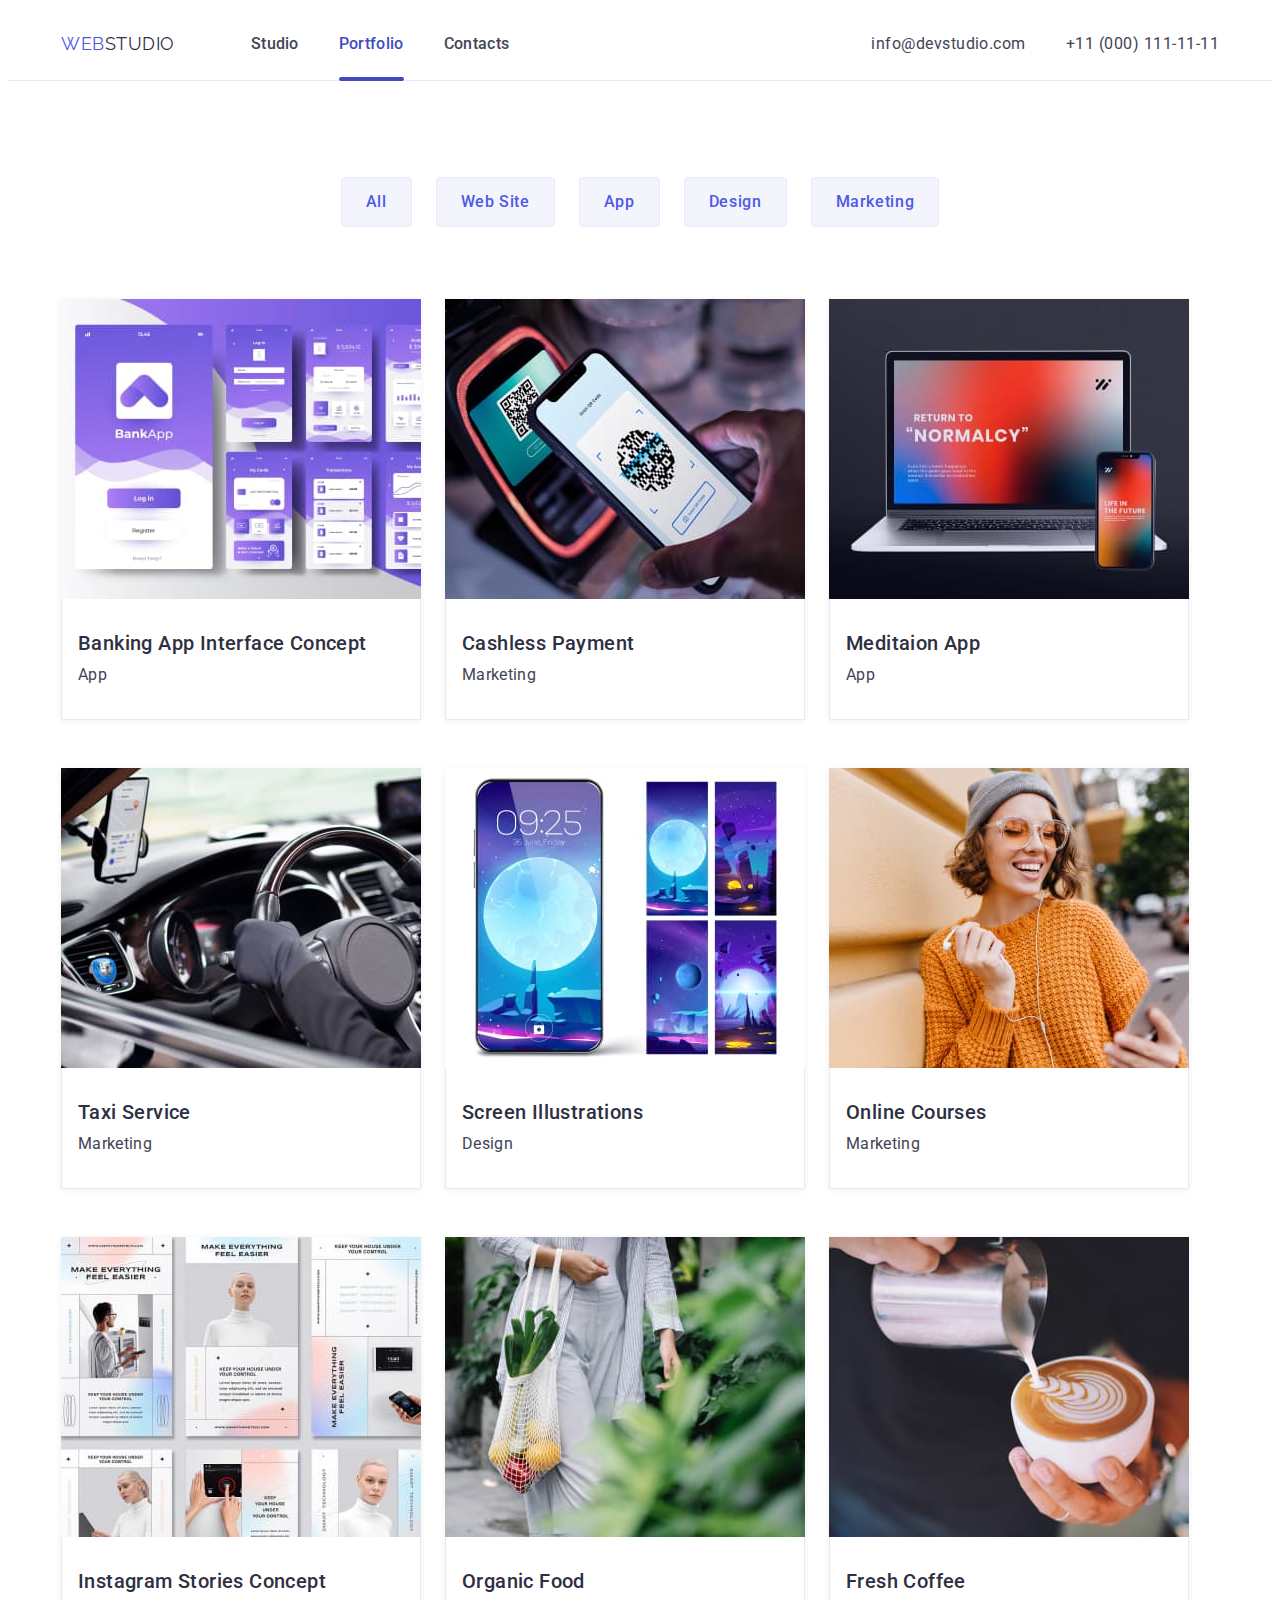
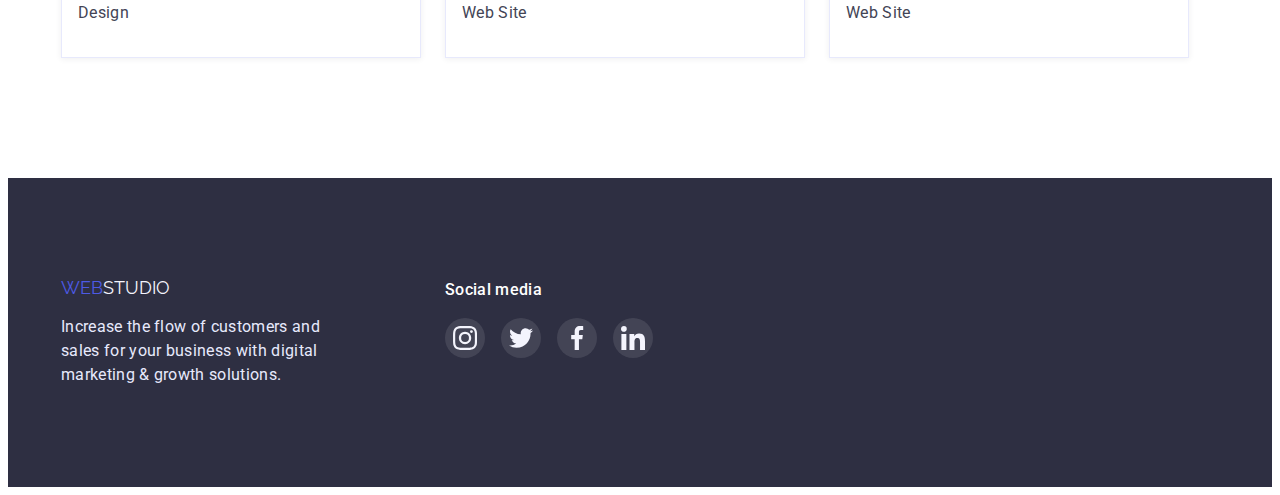
==== portfolio.html @ c0977537 "Initial commit" ====
<!DOCTYPE html>
<html lang="en">
  <head>
    <meta charset="UTF-8" />
    <meta http-equiv="X-UA-Compatible" content="IE=edge" />
    <meta name="viewport" content="width=device-width, initial-scale=1.0" />
    <title>Document</title>
    <link rel="preconnect" href="https://fonts.googleapis.com" />
    <link rel="preconnect" href="https://fonts.gstatic.com" crossorigin />
    <link
      href="https://fonts.googleapis.com/css2?family=Raleway:wght@800&family=Roboto:wght@400;500;700;900&display=swap"
      rel="stylesheet"
    />
    <link
      rel="stylesheet"
      href="https://cdnjs.cloudflare.com/ajax/libs/modern-normalize/1.1.0/modern-normalize.min.css"
      integrity="sha512-wpPYUAdjBVSE4KJnH1VR1HeZfpl1ub8YT/NKx4PuQ5NmX2tKuGu6U/JRp5y+Y8XG2tV+wKQpNHVUX03MfMFn9Q=="
      crossorigin="anonymous"
      referrerpolicy="no-referrer"
    />
    <link rel="stylesheet" href="./css/styles.css" />
  </head>
  <body>
    <header class="header">
      <div class="container header-container">
        <nav class="nav">
          <a href="./index.html" class="logo link"><span>Web</span>Studio</a>
          <ul class="nav-list list">
            <li class="nav-item">
              <a class="nav-link link" href="./index.html">Studio</a>
            </li>
            <li class="nav-item">
              <a class="nav-link link active color" href="./portfolio.html"
                >Portfolio</a
              >
            </li>
            <li class="nav-item">
              <a class="nav-link link" href="">Contacts</a>
            </li>
          </ul>
        </nav>
        <address class="address">
          <ul class="address-list list">
            <li class="address-item">
              <a class="address-link link" href="mailto:info@devstudio.com"
                >info@devstudio.com</a
              >
            </li>
            <li class="address-item">
              <a class="address-link link" href="tel:+110001111111"
                >+11 (000) 111-11-11</a
              >
            </li>
          </ul>
        </address>
      </div>
    </header>
    <main>
      <section class="filter">
        <div class="container">
          <h1 class="visually-hidden">Filter button</h1>
          <ul class="filter-list list">
            <li class="filter-item">
              <button type="button" class="filter-btn">All</button>
            </li>
            <li class="filter-item">
              <button type="button" class="filter-btn">Web Site</button>
            </li>
            <li class="filter-item">
              <button type="button" class="filter-btn">App</button>
            </li>
            <li class="filter-item">
              <button type="button" class="filter-btn">Design</button>
            </li>
            <li class="filter-item">
              <button type="button" class="filter-btn">Marketing</button>
            </li>
          </ul>
          <ul class="projekt-list list">
            <li class="projekt-item">
              <a href="" class="projekt-link link">
                <div class="projekt-cower-wrap">
                  <img
                    src="./images/imgbankingapp.jpg"
                    alt="Banking App Interface Concept"
                    width="360"
                  />
                  <div class="projekt-cower">
                    <p class="projekt-cower-text">
                      14 Stylish and User-Friendly App Design Concepts · Task
                      Manager App · Calorie Tracker App · Exotic Fruit Ecommerce
                      App · Cloud Storage App
                    </p>
                  </div>
                </div>
                <div class="projekt-wrap">
                  <h2 class="projekt-title">Banking App Interface Concept</h2>
                  <p class="projekt-text">App</p>
                </div>
              </a>
            </li>
            <li class="projekt-item">
              <a href="" class="projekt-link link">
                <div class="projekt-cower-wrap">
                  <img
                    src="./images/imgmarketing.jpg"
                    alt="Cashless Payment"
                    width="360"
                  />
                  <div class="projekt-cower">
                    <p class="projekt-cower-text">
                      14 Stylish and User-Friendly App Design Concepts · Task
                      Manager App · Calorie Tracker App · Exotic Fruit Ecommerce
                      App · Cloud Storage App
                    </p>
                  </div>
                </div>

                <div class="projekt-wrap">
                  <h2 class="projekt-title">Cashless Payment</h2>
                  <p class="projekt-text">Marketing</p>
                </div>
              </a>
            </li>
            <li class="projekt-item">
              <a href="" class="projekt-link link">
                <div class="projekt-cower-wrap">
                  <img
                    src="./images/imgmeditaionapp.jpg"
                    alt="laptop and phone"
                    width="360"
                  />
                  <div class="projekt-cower">
                    <p class="projekt-cower-text">
                      14 Stylish and User-Friendly App Design Concepts · Task
                      Manager App · Calorie Tracker App · Exotic Fruit Ecommerce
                      App · Cloud Storage App
                    </p>
                  </div>
                </div>

                <div class="projekt-wrap">
                  <h2 class="projekt-title">Meditaion App</h2>
                  <p class="projekt-text">App</p>
                </div>
              </a>
            </li>
            <li class="projekt-item">
              <a href="" class="projekt-link link">
                <div class="projekt-cower-wrap">
                  <img src="./images/imgtaxi.jpg" alt="Taxi" width="360" />
                  <div class="projekt-cower">
                    <p class="projekt-cower-text">
                      14 Stylish and User-Friendly App Design Concepts · Task
                      Manager App · Calorie Tracker App · Exotic Fruit Ecommerce
                      App · Cloud Storage App
                    </p>
                  </div>
                </div>

                <div class="projekt-wrap">
                  <h2 class="projekt-title">Taxi Service</h2>
                  <p class="projekt-text">Marketing</p>
                </div>
              </a>
            </li>
            <li class="projekt-item">
              <a href="" class="projekt-link link">
                <div class="projekt-cower-wrap">
                  <img
                    src="./images/imgscreen.jpg"
                    alt="Screen Illustrations"
                    width="360"
                  />
                  <div class="projekt-cower">
                    <p class="projekt-cower-text">
                      14 Stylish and User-Friendly App Design Concepts · Task
                      Manager App · Calorie Tracker App · Exotic Fruit Ecommerce
                      App · Cloud Storage App
                    </p>
                  </div>
                </div>

                <div class="projekt-wrap">
                  <h2 class="projekt-title">Screen Illustrations</h2>
                  <p class="projekt-text">Design</p>
                </div>
              </a>
            </li>
            <li class="projekt-item">
              <a href="" class="projekt-link link">
                <div class="projekt-cower-wrap">
                  <img
                    src="./images/imgonlinecourses.jpg"
                    alt="Online Courses"
                    width="360"
                  />
                  <div class="projekt-cower">
                    <p class="projekt-cower-text">
                      14 Stylish and User-Friendly App Design Concepts · Task
                      Manager App · Calorie Tracker App · Exotic Fruit Ecommerce
                      App · Cloud Storage App
                    </p>
                  </div>
                </div>

                <div class="projekt-wrap">
                  <h2 class="projekt-title">Online Courses</h2>
                  <p class="projekt-text">Marketing</p>
                </div>
              </a>
            </li>
            <li class="projekt-item">
              <a href="" class="projekt-link link">
                <div class="projekt-cower-wrap">
                  <img
                    src="./images/imgconcept.jpg"
                    alt="Instagram Stories"
                    width="360"
                  />
                  <div class="projekt-cower">
                    <p class="projekt-cower-text">
                      14 Stylish and User-Friendly App Design Concepts · Task
                      Manager App · Calorie Tracker App · Exotic Fruit Ecommerce
                      App · Cloud Storage App
                    </p>
                  </div>
                </div>

                <div class="projekt-wrap">
                  <h2 class="projekt-title">Instagram Stories Concept</h2>
                  <p class="projekt-text">Design</p>
                </div>
              </a>
            </li>
            <li class="projekt-item">
              <a href="" class="projekt-link link">
                <div class="projekt-cower-wrap">
                  <img
                    src="./images/imgfood.jpg"
                    alt="Organic Food"
                    width="360"
                  />
                  <div class="projekt-cower">
                    <p class="projekt-cower-text">
                      14 Stylish and User-Friendly App Design Concepts · Task
                      Manager App · Calorie Tracker App · Exotic Fruit Ecommerce
                      App · Cloud Storage App
                    </p>
                  </div>
                </div>

                <div class="projekt-wrap">
                  <h2 class="projekt-title">Organic Food</h2>
                  <p class="projekt-text">Web Site</p>
                </div>
              </a>
            </li>
            <li class="projekt-item">
              <a href="" class="projekt-link link">
                <div class="projekt-cower-wrap">
                  <img src="./images/imgcoffee.jpg" alt="Coffee" width="360" />
                  <div class="projekt-cower">
                    <p class="projekt-cower-text">
                      14 Stylish and User-Friendly App Design Concepts · Task
                      Manager App · Calorie Tracker App · Exotic Fruit Ecommerce
                      App · Cloud Storage App
                    </p>
                  </div>
                </div>

                <div class="projekt-wrap">
                  <h2 class="projekt-title">Fresh Coffee</h2>
                  <p class="projekt-text">Web Site</p>
                </div>
              </a>
            </li>
          </ul>
        </div>
      </section>
    </main>
    <footer class="footer">
      <div class="container footer-container">
        <div class="footer-logo-text">
          <a href="./index.html" class="footer-logo link"
            >Web<span>Studio</span></a
          >
          <p class="footer-text">
            Increase the flow of customers and sales for your business with
            digital marketing & growth solutions.
          </p>
        </div>
        <div class="footer-soc">
          <h4 class="footer-icon-link">Social media</h4>
          <ul class="footer-soc-list list">
            <li class="footer-soc-item">
              <a href="" class="footer-soc-link link">
                <svg class="footer-soc-icons" Width="24" height="24">
                  <use href="./images/icons.svg#icon-instagram"></use>
                </svg>
              </a>
            </li>
            <li class="footer-soc-item">
              <a href="" class="footer-soc-link link">
                <svg class="footer-soc-icons" Width="24" height="24">
                  <use href="./images/icons.svg#icon-twitter"></use>
                </svg>
              </a>
            </li>
            <li class="footer-soc-item">
              <a href="" class="footer-soc-link link">
                <svg class="footer-soc-icons" Width="24" height="24">
                  <use href="./images/icons.svg#icon-facebook"></use>
                </svg>
              </a>
            </li>
            <li class="footer-soc-item">
              <a href="" class="footer-soc-link link">
                <svg class="footer-soc-icons" Width="24" height="24">
                  <use href="./images/icons.svg#icon-linkedin"></use>
                </svg>
              </a>
            </li>
          </ul>
        </div>
      </div>
    </footer>
  </body>
</html>
---- css/styles.css ----
/*основной цвет заголовков #2E2F42;*/
/*другорядний текст #434455*/
/*фон */

:root {
    --hover-transition: 250ms cubic-bezier(0.4, 0, 0.2, 1);
    --main-title-color: #2E2F42;
    --main-text-color: #434455;
    --active-btn-color: #404BBF;
    --akcent-btn-color: #4D5AE5;
    --body-background-color: #FFFFFF;
    --item-bg-color: #F4F4FD;
    --l-hero-gra: linear-gradient( rgba(46, 47, 66, 0.7), rgba(46, 47, 66, 0.7))
     
}

.link {
    text-decoration: none;
}

.list{
    list-style: none;
}


.visually-hidden {
    position: absolute;
    width: 1px;
    height: 1px;
    margin: -1px;
    border: 0;
    padding: 0;

    white-space: nowrap;
    clip-path: inset(100%);
    clip: rect(0 0 0 0);
    overflow: hidden;
}

p,
h1,
h2,
h3,
h4,
h5,
h6 {
    margin: 0;
}

ul {
    margin: 0;
    padding: 0;
}

.container {
    width: 1158px;
    padding-left: 15px;
    padding-right: 15px;
    margin-left: auto;
    margin-right: auto
}

img {
    display: block;
    max-width: 100%;
    height: auto;
}

body {
    font-family: 'Roboto', sans-serif;
    font-size: 16px;
    color: var(--main-title-color);
    background: #FFFFFF;
}


    

/*----------HEADER-------------*/

.header {
    border-bottom: 1px solid #E7E9FC;
}

.header-container {
    display: flex;
    align-items: center;
}

.logo link {
    font-size: 18px;
    line-height: 1.33;
    display: flex;
    align-items: center;
    letter-spacing: 0.03em;
    text-transform: uppercase;
    color: #2E2F42;
}

.logo > span {
    color: #4D5AE5;
    
}

.logo {
    padding-top: 24px;
    padding-bottom: 24px;
    font-family: 'Raleway';
    font-style: normal;
    font-weight: 400;
    font-size: 18px;
    line-height: 1.33;
    color: #2E2F42;
    letter-spacing: 0.03em;
    text-transform: uppercase;
    margin-right: 76px;
}

/*----------NAV-------------*/

.nav-link {
    position: relative;
    display: block;
    font-weight: 500;
    font-size: 16px;
    line-height: 1.5;
    letter-spacing: 0.02em; 
    color: #2E2F42;
    color: var(--main-text-color);
    padding-top: 24px;
    padding-bottom: 24px;
    transition: color var(--hover-transition);
}

.color {
    color: var(--active-btn-color);
}

.nav-link::after {
    content: '';
    display: block;
    position: absolute;
    width: 100%;
    height: 4px;
    bottom: -1px;
    background: #404BBF;
    border-radius: 2px;
    transition: var(--hover-transition);
    
    opacity: 0;
}

.nav-link:is(:hover, :focus)::after{
    content: '';
    display: block;
    position: absolute;
    width: 100%;
    height: 4px;
    bottom: -1px;
    background: #404BBF;
    border-radius: 2px;
    opacity: 1;
    
}

.nav-link.active::after {
    content: '';
    display: block;
    position: absolute;
    width: 100%;
    height: 4px;
    bottom: -1px;
    background: #404BBF;
    border-radius: 2px;
    opacity: 1;
}



.nav-link:hover,
.nav-link:focus{
    color:var(--active-btn-color);
    
}

.nav-list {
    display: flex;
    gap: 40px;
}

.nav {
    display: flex;
    align-items: center;
    margin-right: auto;
}


/*----------ADDRESS-------------*/



.address-link {
    display: block;
    padding-top: 24px;
    padding-bottom: 24px;
    font-style: normal;
    line-height: 1.5;
    letter-spacing: 0.03em;
    transition: color var(--hover-transition);
    color: var(--main-text-color)
    
}



.address-list {
    gap: 40px;
    display: flex;
}


.address-link:hover,
.address-link:focus {
    color: var(--active-btn-color);
}

/*----------HERO-------------*/

.hero {
    background-image: var(--l-hero-gra) , 
    url(../images/people-office\ 1.jpg);
    max-width: 1440px;
    margin-left: auto;
    margin-right: auto;
    background-repeat: no-repeat;
    background-position: center;
    background-size: cover;
    background-color: #2E2F42;
    padding-top: 188px;
    padding-bottom: 188px;
}

.hero-title {
    width: 496px;
    margin-left: auto;
    margin-right: auto;
    font-weight: 700;
    font-size: 56px;
    line-height: 1.07;
    letter-spacing: 0.02em;
    color: var(--body-background-color);
    text-align: center;
    min-width: 494px;
    
}



.Order-Launch {
    font-size: 16px;
    color: var(--body-background-color);
    background-color: var(--akcent-btn-color);
    box-shadow: 0px 4px 4px rgba(0, 0, 0, 0.15);
    border-radius: 4px;
    padding: 16px 32px;
    margin-top: 48px;
    margin-left: auto;
    margin-right: auto;
    display: block;
    border: none;
    cursor: pointer;
    transition: background-color var(--hover-transition);
}

.Order-Launch:hover,
.Order-Launch:focus{
    background: var(--active-btn-color);
}

/*----------FEATURES-------------*/

.features {
    padding-top: 120px;
    padding-bottom: 120px;
    
}

.features-list {
    display: flex;
    gap: 24px;
}

.features-item {
    width: calc((100% - 3 * 24) / 4);
}

.features-title {
    font-size: 20px;
    line-height: 1.2;
    font-weight: 500;
    letter-spacing: 0.02em;
    color: var(--main-title-color);
    margin-bottom: 8px;
}

.features-text {
    letter-spacing: 0.02em;
    line-height: 1.5;
    color: var(--main-text-color);
    margin-top: 8px;
}

.features-icons-list {
    width: 264px;
    height: 112px;
    border-radius: 4px;
    background-color: var(--item-bg-color);
    margin-bottom: 8px;
    display: flex;
    justify-content: center;
    align-items: center;
}

.list {}

.features-icons-item {}

/*----------CONTENT-------------*/

.content {
    padding-bottom: 120px;
}

.content-title {
    font-size: 36px;
    line-height: 1.11;
    text-align: center;
    letter-spacing: 0.02em;
    text-transform: capitalize;
    color: var(--main-title-color);
    margin-bottom: 72px;
}

.content-list {
    display: flex;
    gap: 24px;
}

.content-item {
    width: calc((100% - 2 * 24) / 3);
}

/*----------ASIDE-------------*/

.aside { 
    background: #F4F4FD;
    padding-top: 120px;
    padding-bottom: 120px;
}

.aside-item {
    background: var(--body-background-color);
    width: calc((100% - 3 * 24px) / 4);
    border-radius: 0px 0px 4px 4px;
    box-shadow: 0px 1px 6px rgba(46, 47, 66, 0.08),
    0px 1px 1px rgba(46, 47, 66, 0.16),
    0px 2px 1px rgba(46, 47, 66, 0.08);
}



.container-text {
    padding: 32px 16px;
    box-shadow: 0px 1px 6px rgba(46, 47, 66, 0.08);
}

.aside-list {
    display: flex;
    gap: 24px;
}


.aside-title {
    font-weight: 700;
    font-size: 36px;
    line-height: 1.11;
    text-align: center;
    letter-spacing: 0.02em;
    text-transform: capitalize;
    color: var(--main-title-color);
    margin-bottom: 72px;
}

.aside-name {
    text-align: center;
    font-weight: 500;
    font-size: 20px;
    line-height: 1.2;
    color: var(--main-title-color);
    letter-spacing: 0.02em;
    margin-bottom: 8px;
}

.aside-text {
    font-size: 16px;
    line-height: 1.5;
    text-align: center;
    letter-spacing: 0.02em;
    color: var(--main-text-color);
    margin-bottom: 8px;
}

.aside-soc-list {
    display: flex;
    justify-content: center;
    gap: 24px;
}

.aside-soc-item {
    width: 40px;
    height: 40px;
    
}

.aside-soc-link:hover,
.aside-soc-link:focus{
    background-color: var(--active-btn-color);
}

.aside-soc-link {
    width: 100%;
    height: 100%;
    border-radius: 50%;
    background-color: var(--akcent-btn-color);
    display: flex;
    justify-content: center;
    align-items: center;
    transition: background-color var(--hover-transition);
}



/*----------Customers-------------*/
.customers {
    padding-top: 120px;
    padding-bottom: 120px;
}



.customers-title {
    font-size: 36px;
    line-height: 40px;
    text-align: center;
    letter-spacing: 0.02em;
    text-transform: capitalize;
    color: var(--main-title-color);
    margin-bottom: 72px;
}

.customers-list {
    display: flex;
    gap: 24px;
}

.customers-item {
    width: 168px;
    height: 88px;
}

.customers-link {
    width: 100%;
    height: 100%;
    border: 1px solid #8e8f99;
    border-radius: 4px;
    display: flex;
    justify-content: center;
    align-items: center;
    transition: border-color var(--hover-transition);
}



.customers-icon {
    fill: #8E8F99;
    transition: fill var(--hover-transition);
}

.customers-link:is(:hover, :focus) {
    border-color: var(--active-btn-color);
    
}

.customers-link:is(:hover, :focus) .customers-icon {
    fill: var(--active-btn-color);
    
}





/*----------FOOTER-------------*/

.footer-logo {
    font-family: 'Raleway';
    font-size: 18px;
    line-height: 1.16;
    color: var(--akcent-btn-color);
    text-transform: uppercase;
}

.footer-logo > span {
    color: #F4F4FD;
}

.footer-text {
    font-size: 16px;
    line-height: 1.5;
    color: #E7E9FC;
    letter-spacing: 0.02em;
    margin-top: 16px;
}

.footer {
    background: #2E2F42;
    padding-top: 100px;
    padding-bottom: 100px;
}

.footer-logo-text {
    width: 264px;
    display: block;
}

.footer-soc {
    display: block;
    flex-direction: column;
    width: 208px;
    height: 80px;
    margin-left: 120px;
}

.footer-icon-link {
    font-weight: 500;
    font-size: 16px;
    line-height: 1.5;
    letter-spacing: 0.02em;
    color: var(--body-background-color);
    margin-bottom: 16px;
    display: flex;
    
}

.footer-soc-list {
    display: flex;
    justify-content: center;
    gap: 16px;
}


.footer-soc-item {
    width: 40px;
    height: 40px;
    
}

.footer-soc-link:hover,
.footer-soc-link:focus {
    background-color: #31D0AA;
}

.footer-container{
    display: flex;
}

.footer-soc-link {
    width: 100%;
    height: 100%;
    border-radius: 50%;
    background-color: rgba(255, 255, 255, 0.1);
    display: flex;
    justify-content: center;
    align-items: center;
    transition: background-color var(--hover-transition);
}

/*----------PORTFOLIO-------------*/

/*----------FILTER-------------*/

.filter {
   padding-top: 96px; 
   padding-bottom: 120px;
}

.filter-list {
    display: flex;
    justify-content: center;
    gap: 24px;
}

.filter-item {
}

.filter-btn {
    font-weight: 500;
    font-size: 16px;
    line-height: 1.5;
    font-family: inherit;
    background: #F4F4FD;
    color: var(--akcent-btn-color);
    cursor: pointer;
    letter-spacing: 0.04em;
    padding: 12px 24px;
    border-radius: 4px;
    border: 1px solid #E7E9FC;
    transition: background var(--hover-transition),
     color var(--hover-transition),
      border-color var(--hover-transition),
       box-shadow var(--hover-transition);
}

.filter-btn:hover,
.filter-btn:focus {
    background: var(--active-btn-color);
    color: var(--body-background-color);
    border-color:transparent ;
    box-shadow: 0px 3px 1px rgba(0, 0, 0, 0.1),
     0px 2px 1px rgba(0, 0, 0, 0.08),
      0px 2px 2px rgba(0, 0, 0, 0.12);
}

/*----------PROJEKT-------------*/

.projekt-list {
    display: flex;
    flex-wrap: wrap;
    margin-top: 72px;
    gap: 48px 24px;
}

.projekt-item {
    width: 360px;
    box-shadow: 0px 1px 6px rgba(46, 47, 66, 0.08);
}



.projekt-link {
    display: block; 
    width: 100%;
    height: 100%;
    transition: box-shadow var(--hover-transition);
}

.projekt-cower-wrap {
    position: relative;
    overflow: hidden;
}

.projekt-cower {
    position: absolute;
    top: 0;
    padding: 40px;
    color: var(--item-bg-color);
    background-color: var(--akcent-btn-color);
    height: 100%;
    transform: translateY(100%);
    transition: transform var(--hover-transition);
    overflow: auto;
}

.projekt-cower-text {
    font-size: 16px;
    line-height: 1.5;
    letter-spacing: 0.02em;
}


.projekt-item:hover .projekt-cower,
.projekt-item:focus .projekt-cower {
    transform: translateY(0);
}



.projekt-title {
    font-size: 20px;
    line-height: 1.2;
    font-weight: 500;
    color: var(--main-title-color);
    letter-spacing: 0.02em;
}

.projekt-text {
    font-size: 16px;
    line-height: 1.5;
    color: #434455;
    margin-top: 8px;
    letter-spacing: 0.02em;
}


.projekt-link:hover,
.projekt-link:focus{
    box-shadow: 0px 1px 6px rgba(46, 47, 66, 0.08),
    0px 1px 1px rgba(46, 47, 66, 0.16),
    0px 2px 1px rgba(46, 47, 66, 0.08);
}

.projekt-wrap {
    border: 1px solid #E7E9FC;
    border-top: none;
    padding: 32px 16px;

}

/*---------MODAL-------------*/



.bacdrop {
    position: fixed;
    top: 0;
    width: 100%;
    height: 100%;
    background-color: rgba(46, 47, 66, 0.4);
    transition: opacity var(--hover-transition), visibility var(--hover-transition);
}

.is-hidden {
    opacity: 0;
    visibility: hidden;
    pointer-events: none;
    
}

.modal {
    position: absolute;
    width: 408px;
    min-height: 576px;
    left: 50%;
    top: 50%;
    padding: 24px;
    background-color: #FCFCFC;
    box-shadow: 0px 1px 1px rgba(0, 0, 0, 0.14),
    0px 1px 3px rgba(0, 0, 0, 0.12),
    0px 2px 1px rgba(0, 0, 0, 0.2);
    border-radius: 4px;
    transform: translate(-50%, -50%) scaley(1);
    transition: transform var(--hover-transition);
}

.bacdrop.is-hidden .modal {
    transform: translate(-50%, -50%) scaley(0);
}

.modal-close-btn {
    position: absolute;
    display: flex;
    align-items: center;
    justify-content: center;
    width: 24px;
    height: 24px;
    top: 24px;
    right: 24px;
    padding: 0;
    cursor: pointer;
    background: #E7E9FC;
    border: 1px solid rgba(0, 0, 0, 0.1);
    border-radius: 50%;
    transition: background-color var(--hover-transition),
    fill var(--hover-transition) ;
}

.modal-close-btn:hover {
    background-color: var(--active-btn-color);
    fill: var(--body-background-color);
}
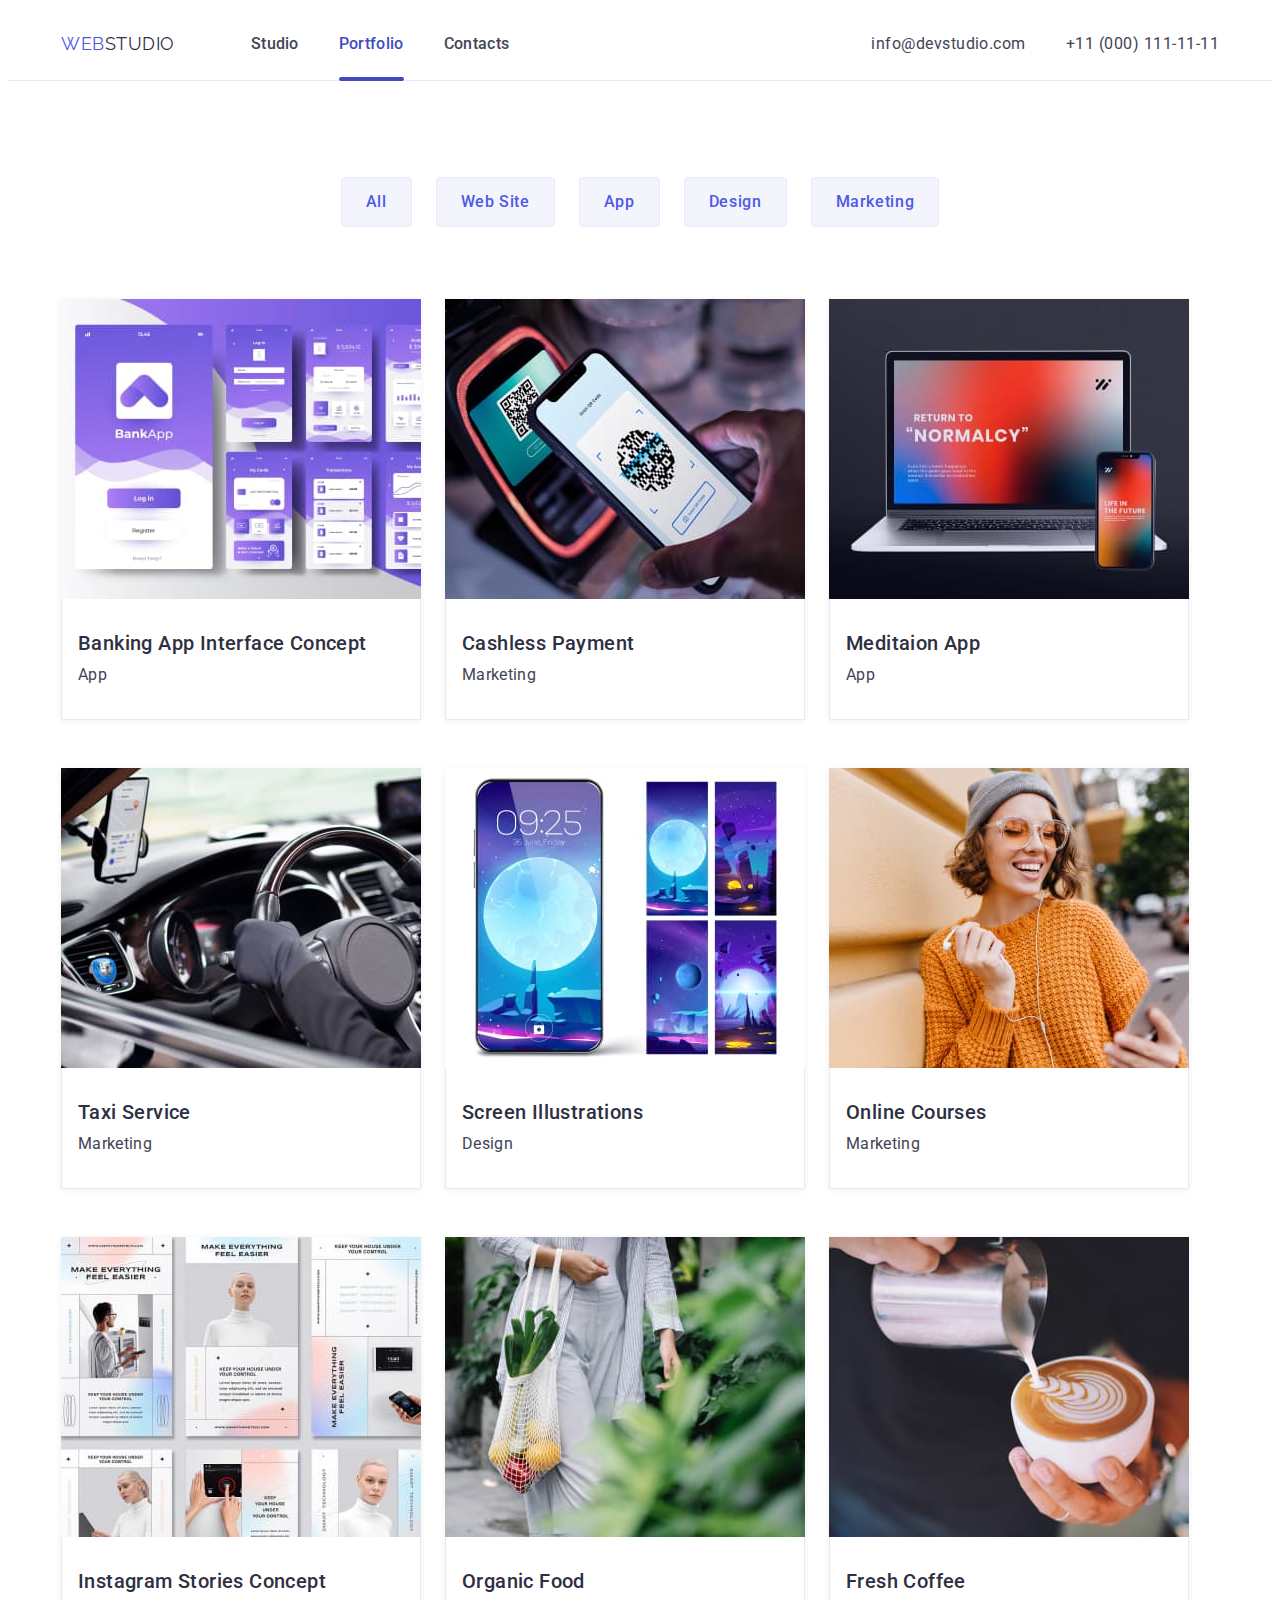
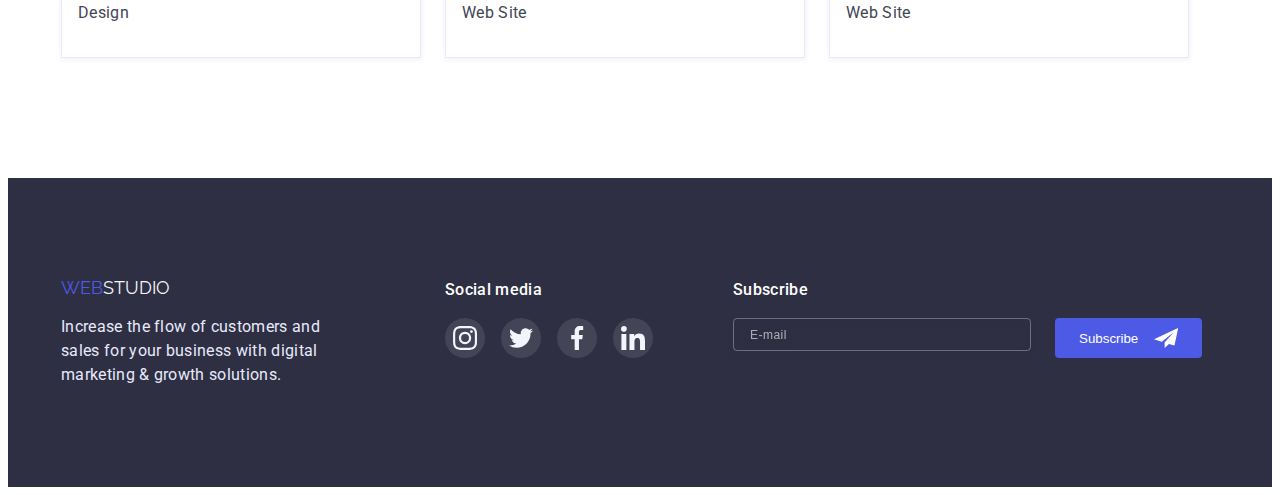
==== commit 4c55ec65: "hw-6" ====
--- a/portfolio.html
+++ b/portfolio.html
@@ -323,6 +323,25 @@
             </li>
           </ul>
         </div>
+        <div class="footer-e-mail-input">
+          <p class="footer-e-mail-link">Subscribe</p>
+          <div class="footer-subscribe">
+            <form>
+              <input
+                class="footer-input"
+                type="text"
+                name="E-mail"
+                placeholder="E-mail"
+              />
+            </form>
+            <button class="footer-submit-btn" type="submit">
+              Subscribe
+              <svg class="footer-e-mail-icons" Width="24" height="24">
+                <use href="./images/icons.svg#icon-icon-send"></use>
+              </svg>
+            </button>
+          </div>
+        </div>
       </div>
     </footer>
   </body>
--- a/css/styles.css
+++ b/css/styles.css
@@ -585,6 +585,77 @@
     transition: background-color var(--hover-transition);
 }
 
+.footer-e-mail-link {
+    font-weight: 500;
+    font-size: 16px;
+    line-height: 1.5;
+    letter-spacing: 0.02em;
+    color: var(--body-background-color);
+    margin-bottom: 16px;
+    display: flex;
+}
+
+.footer-subscribe {
+    display: flex;
+    gap: 24px;
+}
+
+.footer-e-mail-input {
+    display: block;
+    flex-direction: column;
+    width: 453px;
+    height: 80px;
+    margin-left: 80px;
+}
+
+
+
+.footer-input {
+    width: 264px;
+    padding: 8px 16px;
+    background-color: transparent;
+    color: #FFFFFF;
+    outline: none;
+    background-color: transparent;
+    border: 1px solid rgba(255, 255, 255, 0.3);
+    filter: drop-shadow(0px 4px 4px rgba(0, 0, 0, 0.15));
+    border-radius: 4px;
+    transition: border var(--hover-transition);
+}
+
+.footer-input:hover,
+.footer-input:focus {
+    border: 1px solid var(--akcent-btn-color);
+}
+
+.footer-input::placeholder {
+    font-weight: 400;
+    font-size: 12px;
+    line-height: 2;
+    letter-spacing: 0.04em;
+    color: rgba(255, 255, 255, 0.6);
+}
+
+.footer-submit-btn {
+    display: flex;
+    flex-direction: row;
+    justify-content: center;
+    align-items: center;
+    padding: 8px 24px;
+    gap: 16px;
+    border-radius: 4px;
+    border: none;
+    color: var(--body-background-color);
+    background-color: var(--akcent-btn-color);
+    transition: background-color var(--hover-transition);
+}
+
+.footer-submit-btn:hover,
+.footer-submit-btn:focus {
+    background: var(--active-btn-color);
+    border: none;
+}
+
 /*----------PORTFOLIO-------------*/
 
 /*----------FILTER-------------*/
@@ -616,9 +687,9 @@
     border-radius: 4px;
     border: 1px solid #E7E9FC;
     transition: background var(--hover-transition),
-     color var(--hover-transition),
-      border-color var(--hover-transition),
-       box-shadow var(--hover-transition);
+    color var(--hover-transition),
+    border-color var(--hover-transition),
+    box-shadow var(--hover-transition);
 }
 
 .filter-btn:hover,
@@ -678,8 +749,8 @@
 }
 
 
-.projekt-item:hover .projekt-cower,
-.projekt-item:focus .projekt-cower {
+.projekt-link:hover .projekt-cower,
+.projekt-link:focus .projekt-cower {
     transform: translateY(0);
 }
 
@@ -779,5 +850,163 @@
     fill: var(--body-background-color);
 }
 
-
-
+.modal-title {
+    font-weight: 500;
+    font-size: 16px;
+    line-height: 1.5;
+    text-align: center;
+    letter-spacing: 0.02em;
+    color: var(--main-title-color);
+    margin-top: 48px;
+    margin-bottom: 16px;
+}
+
+.modal-input {
+    width: 100%;
+    height: 40px;
+    border: 1px solid rgba(33, 33, 33, 0.2);
+    border-radius: 4px;
+    background-color: transparent;
+    outline: transparent;
+    padding-left: 38px;
+    transition: border-color var(--hover-transition);
+}
+
+.modal-input:focus {
+    border-color: var(--akcent-btn-color);
+}
+
+.modal-input:focus + .modal-icon {
+    fill: var(--akcent-btn-color);
+}
+
+.input-text {
+    display: inline-block;
+    font-weight: 400;
+    font-size: 12px;
+    line-height: 16px;
+    letter-spacing: 0.04em;
+    color: #8E8F99;
+    margin-bottom: 4px;
+}
+
+
+.modal-field {
+    margin-bottom: 8px;
+}
+
+.inpyt-wrap {
+    position: relative;
+}
+
+.modal-icon {
+    position: absolute;
+    left: 16px;
+    top: 50%;
+    transform: translateY(-50%);
+    transition: fill var(--hover-transition);
+}
+
+.modal-message {
+    width: 100%;
+    height: 138px;
+    padding: 8px 16px;
+    outline: transparent;
+    resize: none;
+    border: 1px solid rgba(33, 33, 33, 0.2);
+    border-radius: 4px;
+    transition: border-color var(--hover-transition);
+}
+
+.modal-message:focus {
+    border-color: var(--akcent-btn-color);
+}
+
+.modal-message::placeholder {
+    font-weight: 400;
+    font-size: 12px;
+    line-height: 1.33;
+    letter-spacing: 0.04em;
+    color: rgba(117, 117, 117, 0.5);
+}
+
+
+.checkbox-field {
+    display: flex;
+    gap: 8px;
+}
+
+.input-checkbox {
+    height: 16px;
+}
+
+.checkbox-text {
+    display: flex;
+    font-weight: 400;
+    font-size: 12px;
+    line-height: 1.33;
+    letter-spacing: 0.04em;
+    color: #757575;
+    
+}
+
+.checkbox-text::before {
+    content: '';
+    width: 16px;
+    height: 16px;
+    border: 1.25px solid #2E2F42;
+    border-radius: 2px;
+    margin-right: 8px;
+}
+
+.input-checkbox:checked + .checkbox-text::before{
+    background-color: var(--active-btn-color);
+    border: none;
+    background-image: url(../images/Vector.svg);
+    background-repeat: no-repeat;
+    background-position: center;
+    transition: var(--hover-transition);
+}
+
+.input-checkbox:focus + .checkbox-text::before {
+    border-color: var(--active-btn-color);
+}
+
+.modal-privacy-policy {
+    font-weight: 400;
+    font-size: 12px;
+    line-height: 1.33;
+    letter-spacing: 0.04em;
+    text-decoration-line: underline;
+    color: var(--akcent-btn-color);
+    transition: color var(--hover-transition);
+}
+
+.modal-privacy-policy:hover,
+.modal-privacy-policy:focus {
+    color: var(--active-btn-color);
+}
+
+.modal-send-btn {
+    width: 169px;
+    height: 56px;
+    background: #4D5AE5;
+    box-shadow: 0px 4px 4px rgba(0, 0, 0, 0.15);
+    border-radius: 4px;
+    display: block;
+    text-align: center;
+    letter-spacing: 0.04em;
+    color: #FFFFFF;
+    margin-top: 24px;
+    margin-left: auto;
+    margin-right: auto;
+    border: none;
+    transition: background var(--hover-transition);
+}
+
+.modal-send-btn:hover,
+.modal-send-btn:focus {
+    background: var(--active-btn-color);
+}
+
+
